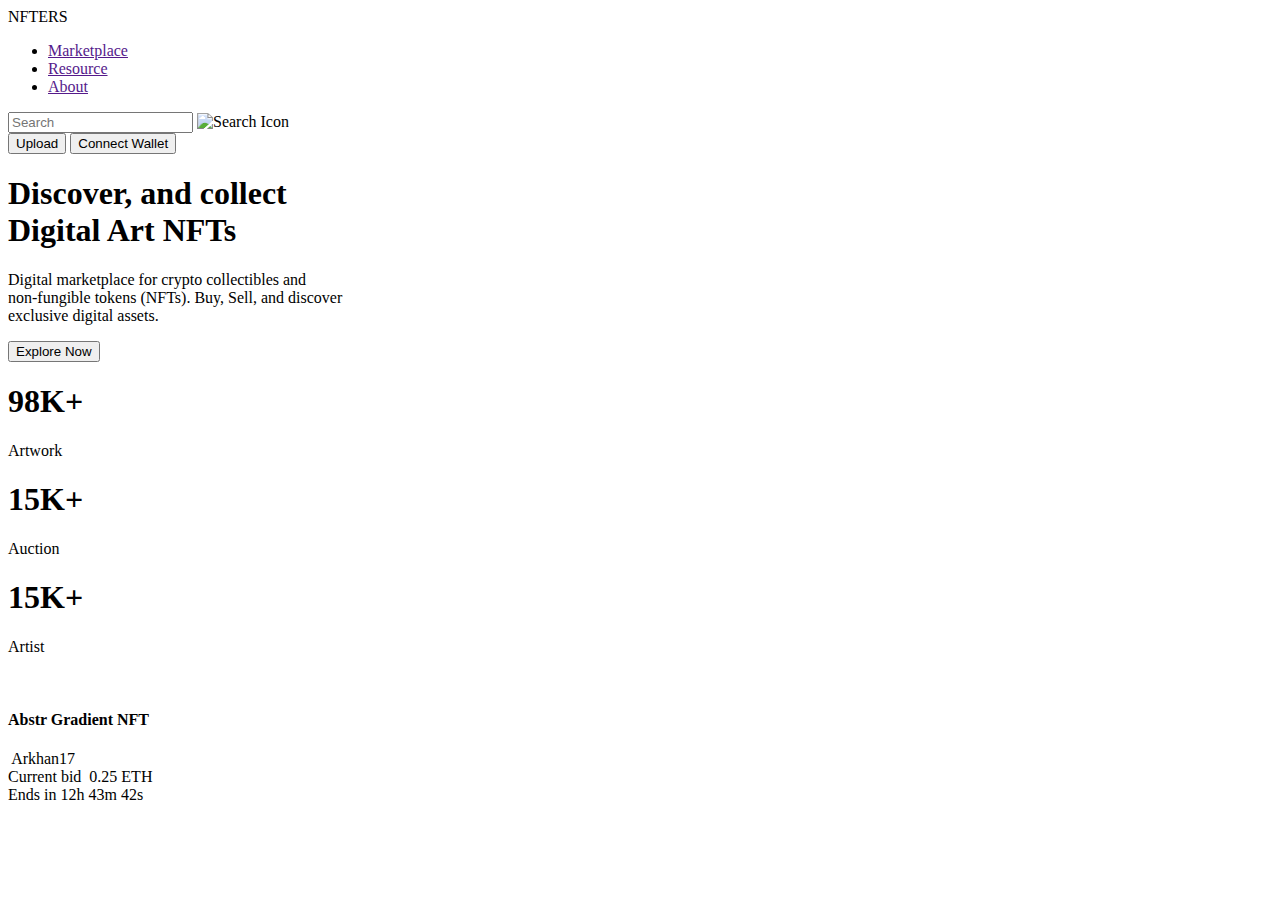
==== index.html @ d372b1ba "update index.html file" ====
<!DOCTYPE html>
<html lang="en">
  <head>
    <meta charset="UTF-8" />
    <meta http-equiv="X-UA-Compatible" content="IE=edge" />
    <meta name="viewport" content="width=device-width, initial-scale=1.0" />
    <title>NFTERS</title>
    <link rel="stylesheet" href="/css/styles.css" />
  </head>
  <body>
    <!-- navbar -->
    <header>
      <nav class="container">
        <div class="logo">NFTERS</div>
        <div class="menus">
          <ul>
            <li>
              <a href="">
                <span>Marketplace</span>
              </a>
            </li>
            <li>
              <a href="">
                <span>Resource</span>
              </a>
            </li>
            <li>
              <a href="">
                <span>About</span>
              </a>
            </li>
          </ul>
        </div>
        <div class="actions">
          <div class="search-box">
            <input type="text" placeholder="Search" class="search" />
            <img class="icon" src="/assets/icon/search.svg" alt="Search Icon" />
          </div>
          <button class="btn btn-primary">Upload</button>
          <button class="btn btn-secondary">Connect Wallet</button>
        </div>
      </nav>
    </header>
    <!-- end navbar -->

    <!-- section 1 -->
    <section class="container">
      <div class="hero">
        <div class="column-1">
          <h1>
            Discover, and collect<br />
            Digital Art NFTs
          </h1>
          <p class="text-secondary">
            Digital marketplace for crypto collectibles and <br />non-fungible
            tokens (NFTs). Buy, Sell, and discover <br />exclusive digital
            assets.
          </p>
          <button class="btn btn-primary">Explore Now</button>
          <div class="counter">
            <div>
              <h1>98K+</h1>
              <p class="text-secondary">Artwork</p>
            </div>
            <div>
              <h1>15K+</h1>
              <p class="text-secondary">Auction</p>
            </div>
            <div>
              <h1>15K+</h1>
              <p class="text-secondary">Artist</p>
            </div>
          </div>
          <img class="dot" src="/assets/images/hero/dot.png" alt="" />
        </div>
        <div class="column-2">
          <div class="text">
            <div>
              <h4>Abstr Gradient NFT</h4>
              <div class="flex items-center gap-1">
                <img src="/assets/images/avatar/arkhan17.png" alt="" />
                <span>Arkhan17</span>
              </div>
            </div>
            <div class="bid-card">
              <div class="flex flex-col space-sm">
                <span class="text-small">Current bid</span>
                <span class="flex items-center space-sm">
                  <img src="/assets/icon/eth.svg" alt="" />
                  <span>0.25 ETH</span>
                </span>
              </div>
              <div class="flex flex-col space-sm">
                <span class="text-small">Ends in</span>
                <span>12h 43m 42s</span>
              </div>
            </div>
          </div>
          <img class="img-card" src="/assets/images/hero/hero-01.png" alt="" />
          <img class="img-card" src="/assets/images/hero/hero-02.png" alt="" />
          <img class="img-card" src="/assets/images/hero/hero-03.png" alt="" />
          <img
            class="auction"
            src="/assets/images/hero/live-auction.png"
            alt=""
          />
        </div>
        <!-- </div> -->
      </div>
    </section>
    <!-- end section 1 -->

    <!-- <section class="container">heelo</section> -->
  </body>
</html>
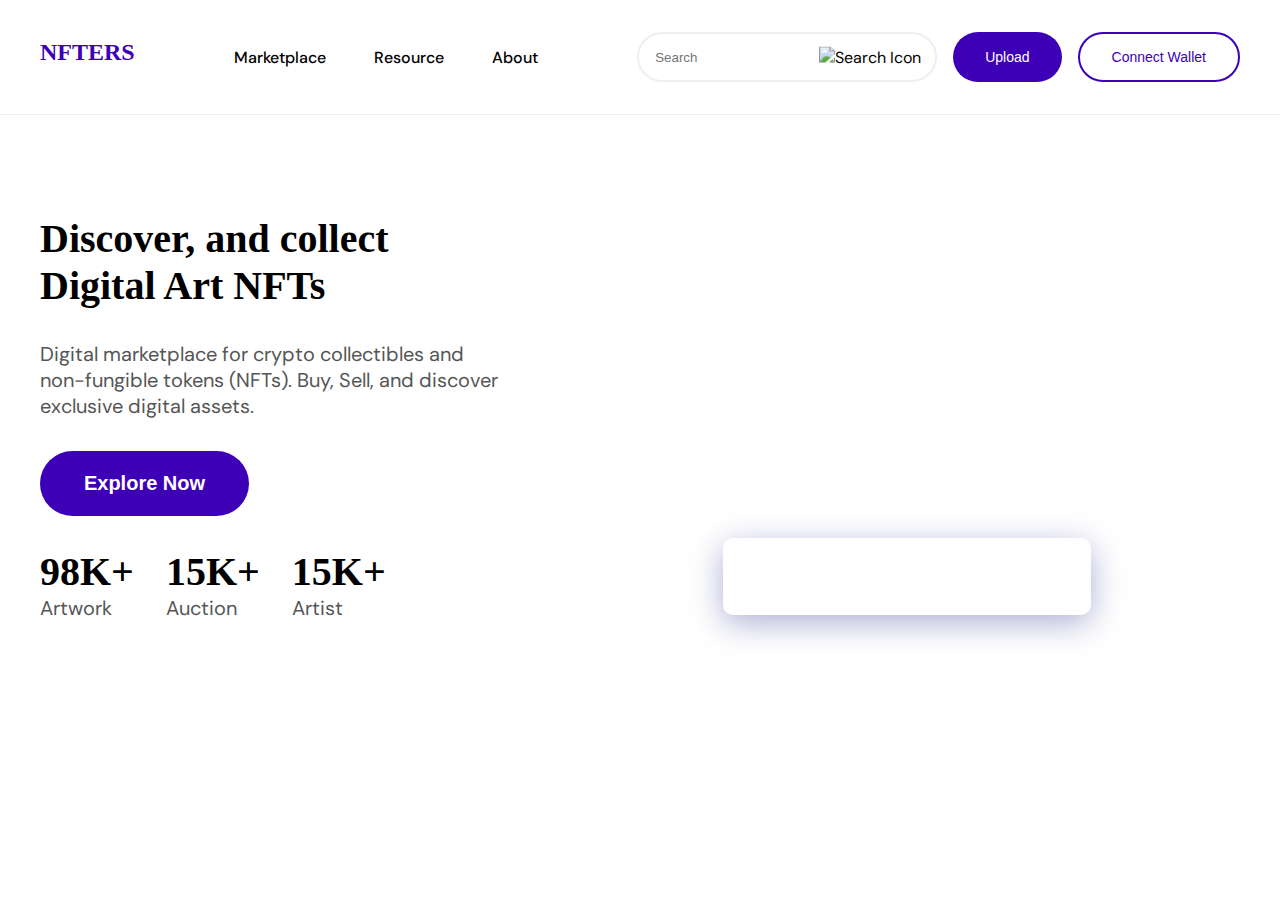
==== commit 13baa0db: "update assets path" ====
--- a/index.html
+++ b/index.html
@@ -5,7 +5,7 @@
     <meta http-equiv="X-UA-Compatible" content="IE=edge" />
     <meta name="viewport" content="width=device-width, initial-scale=1.0" />
     <title>NFTERS</title>
-    <link rel="stylesheet" href="/css/styles.css" />
+    <link rel="stylesheet" href="./css/styles.css" />
   </head>
   <body>
     <!-- navbar -->
@@ -34,7 +34,11 @@
         <div class="actions">
           <div class="search-box">
             <input type="text" placeholder="Search" class="search" />
-            <img class="icon" src="/assets/icon/search.svg" alt="Search Icon" />
+            <img
+              class="icon"
+              src="../assets/icon/search.svg"
+              alt="Search Icon"
+            />
           </div>
           <button class="btn btn-primary">Upload</button>
           <button class="btn btn-secondary">Connect Wallet</button>
@@ -71,14 +75,14 @@
               <p class="text-secondary">Artist</p>
             </div>
           </div>
-          <img class="dot" src="/assets/images/hero/dot.png" alt="" />
+          <img class="dot" src="./assets/images/hero/dot.png" alt="" />
         </div>
         <div class="column-2">
           <div class="text">
             <div>
               <h4>Abstr Gradient NFT</h4>
               <div class="flex items-center gap-1">
-                <img src="/assets/images/avatar/arkhan17.png" alt="" />
+                <img src="./assets/images/avatar/arkhan17.png" alt="" />
                 <span>Arkhan17</span>
               </div>
             </div>
@@ -86,7 +90,7 @@
               <div class="flex flex-col space-sm">
                 <span class="text-small">Current bid</span>
                 <span class="flex items-center space-sm">
-                  <img src="/assets/icon/eth.svg" alt="" />
+                  <img src="./assets/icon/eth.svg" alt="" />
                   <span>0.25 ETH</span>
                 </span>
               </div>
@@ -96,12 +100,12 @@
               </div>
             </div>
           </div>
-          <img class="img-card" src="/assets/images/hero/hero-01.png" alt="" />
-          <img class="img-card" src="/assets/images/hero/hero-02.png" alt="" />
-          <img class="img-card" src="/assets/images/hero/hero-03.png" alt="" />
+          <img class="img-card" src="./assets/images/hero/hero-01.png" alt="" />
+          <img class="img-card" src="./assets/images/hero/hero-02.png" alt="" />
+          <img class="img-card" src="./assets/images/hero/hero-03.png" alt="" />
           <img
             class="auction"
-            src="/assets/images/hero/live-auction.png"
+            src="./assets/images/hero/live-auction.png"
             alt=""
           />
         </div>
--- a/css/styles.css
+++ b/css/styles.css
@@ -0,0 +1,294 @@
+@import url("https://fonts.googleapis.com/css2?family=DM+Sans:wght@400;500;700&display=swap");
+
+*,
+*::before,
+*::after {
+  margin: 0;
+  padding: 0;
+  box-sizing: border-box;
+}
+
+a {
+  color: #000;
+  text-decoration: none;
+}
+
+/* import DM font from google fonts */
+
+body {
+  font-family: "DM Sans", sans-serif;
+}
+
+/* font optimize */
+@font-face {
+  font-family: "Integral CF";
+  src: url("./assets/fonts/Integral/IntegralCF-Regular.woff2") format("woff2"),
+    url("./assets/fonts/Integral/IntegralCF-Regular.woff") format("woff");
+  font-weight: 400;
+  font-style: normal;
+  font-display: swap;
+}
+
+@font-face {
+  font-family: "Integral CF";
+  src: url("./assets/fonts/Integral/") format("woff2"),
+    url("./assets/fonts/Integral/IntegralCF-Medium.woff") format("woff");
+  font-weight: 500;
+  font-style: normal;
+  font-display: swap;
+}
+
+@font-face {
+  font-family: "Integral CF";
+  src: url("./assets/fonts/Integral/IntegralCF-Bold.woff2") format("woff2"),
+    url("./assets/fonts/Integral/IntegralCF-Bold.woff") format("woff");
+  font-weight: 700;
+  font-style: normal;
+  font-display: swap;
+}
+
+h1,
+h2,
+h3 {
+  font-family: "Integral CF";
+  font-weight: 700;
+}
+
+h4{
+    font-size: 28px
+}
+
+
+:root {
+  --primary-color: #3d00b7;
+  --secondary-color:#565656;
+  --container-sm:768px
+  --container-md: 992px;
+  --container-lg: 1200px;
+}
+
+/* assign variable global class */
+
+.container {
+  max-width: var(--container-lg);
+  margin: 0 auto;
+}
+
+.btn{
+    padding: 0 2rem;
+  border-radius: 100px;
+  font-size: 14px;
+  border:none;
+}
+
+.btn-primary{
+    color: #fff;
+   background-color: var(--primary-color)
+}
+
+.btn-secondary{
+    color: var(--primary-color);
+    background-color: transparent;
+    border: 2px solid var(--primary-color)
+}
+
+.text-secondary{
+color: var(--secondary-color)
+}
+
+.flex{
+    display: flex;
+}
+
+.flex-col{
+    flex-direction: column;
+}
+
+.items-center{
+    align-items: center;
+}
+
+.space-sm{
+    gap: 0.5rem
+}
+
+.gap-1{
+    gap: 1rem
+}
+
+
+.text-small{
+    font-size: 12px;
+}
+
+/* section{
+    display: flex;
+    justify-content: center;
+    align-items: center;
+    align-content: center;
+    align-self: center;
+} */
+
+header {
+  padding: 2rem 0;
+  border-bottom: 1px solid #efefef;
+}
+
+header nav {
+  display: flex;
+  justify-content: space-between;
+  align-items: center;
+}
+
+header nav .logo {
+  color: var(--primary-color);
+  font-family: "Integral CF";
+  font-weight: 700;
+  font-size: 24px;
+  line-height: 0;
+  margin-top: -10px
+}
+
+header nav .menus ul {
+  display: flex;
+  list-style: none;
+  gap: 3rem;
+  font-size: 16px;
+  font-weight: 500;
+}
+
+header nav .actions {
+  display: flex;
+  gap: 1rem;
+}
+
+header nav .actions .search-box{
+    position: relative;
+}
+
+header nav .actions input.search {
+  width: 300px;
+  height: 50px;
+  border: 2px solid #efefef;
+  border-radius: 100px;
+  padding: 0 1rem;
+  position: relative;
+}
+
+header nav .actions .icon {
+    position: absolute;
+    right:1rem;
+    top: 50%;
+    transform: translateY(-50%);
+}
+
+header nav .actions button {
+  height: 50px;
+}
+
+section .hero{
+    display: grid;
+    grid-template-columns: 1.25fr 1fr;
+    height: 100%;
+    margin-top: 100px
+    /* border: 1px solid red */
+}
+
+.hero .column-1{
+    display: flex;
+    flex-direction: column;
+    gap: 2rem;
+    position: relative;
+}
+
+.hero .column-1 .dot{
+    position: absolute;
+    bottom: 1rem;
+    left:-3rem;
+    z-index: -1;
+}
+
+.hero .column-1 h1{
+    font-size: 40px;
+    font-weight: 700;
+}
+
+.hero .column-1 p{
+    font-size: 20px;
+    font-weight: 400;
+}
+
+.hero .column-1 button{
+    width: 209px;
+    height: 65px;
+    font-size: 20px;
+    font-weight: 700;
+}
+
+
+.hero .column-1 .counter{
+    display: flex;
+    gap: 2rem
+}
+
+.hero .column-2{
+    position: relative;
+}
+
+.hero .column-2 .text{
+    width: 400px;
+    height: 400px;
+    z-index: 10;
+    position: relative;
+    display: flex;
+    flex-direction: column;
+    justify-content: space-between;
+    padding: 0 1rem;
+    /* background-color: rgba(0,0,0,0.3); */
+    color: #fff
+}
+
+.hero .column-2 .text .bid-card{
+    padding: 1rem 1.5rem;
+    border-radius: 1rem;
+    display: flex;
+    justify-content: space-between;
+
+    background: rgba( 255, 255, 255, 0.25 );
+    box-shadow: 0 8px 32px 0 rgba( 31, 38, 135, 0.37 );
+    backdrop-filter: blur( 4px );
+    -webkit-backdrop-filter: blur( 4px );
+    border-radius: 10px;
+}
+
+.hero .column-2 img.img-card{
+    position: absolute;
+    left: 0;
+    top: 50%;
+    transform: translateY(-50%);
+}
+
+
+.hero .column-2 .img-card:nth-child(2){
+    position: absolute;
+    left:0;
+    z-index: 3;
+}
+
+.hero .column-2 .img-card:nth-child(3){
+    left: 5rem;
+    z-index: 1;
+}
+
+.hero .column-2 .img-card:nth-child(4){
+    left: 10rem
+}
+
+.hero .column-2 .auction{
+    position: absolute;
+    left: -13%;
+    top: 45%;
+    z-index: 4;
+}
+
+
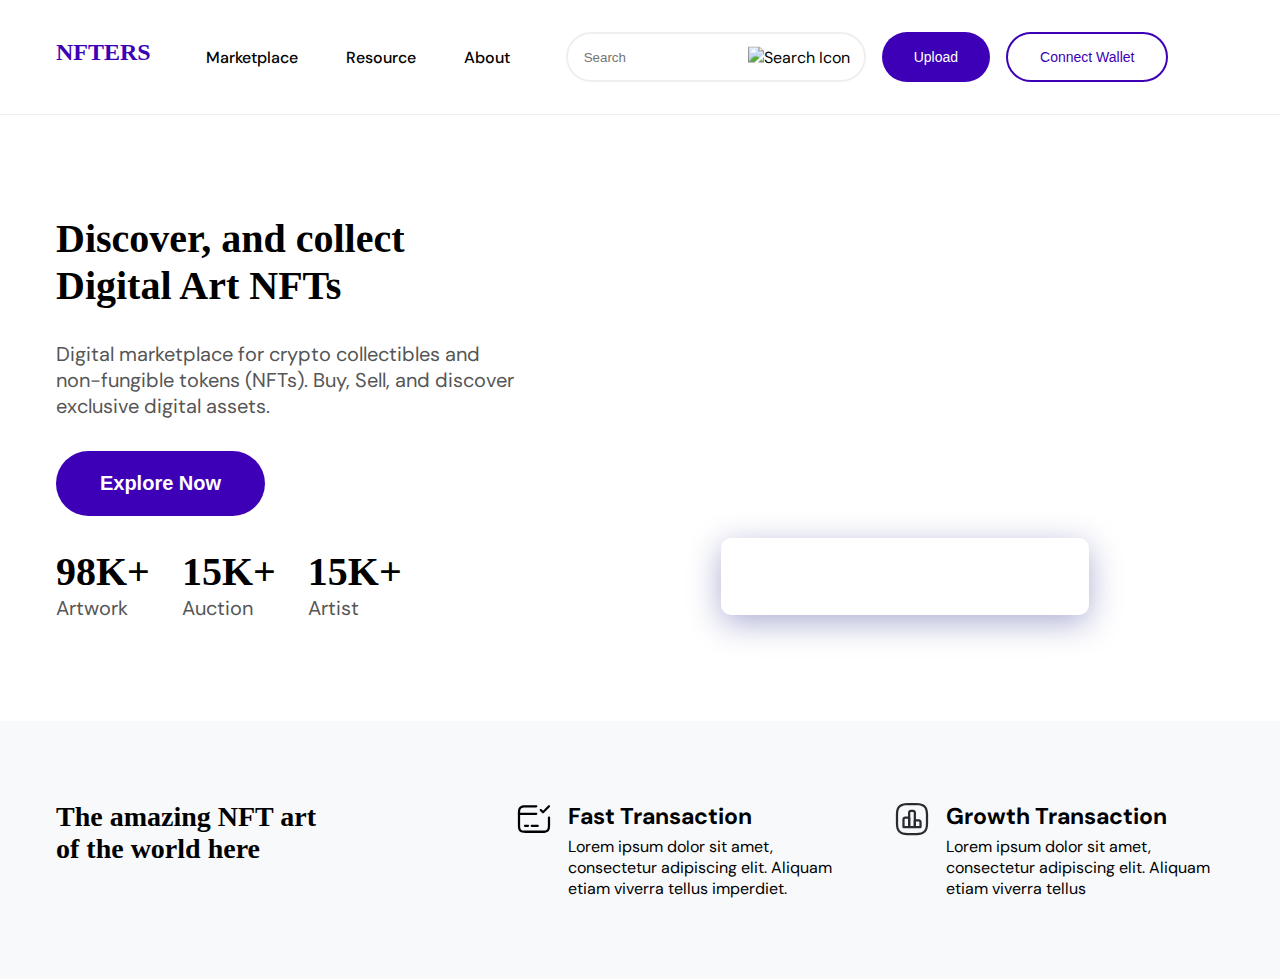
==== commit 64082afd: "create feature section" ====
--- a/index.html
+++ b/index.html
@@ -12,7 +12,7 @@
     <header>
       <nav class="container">
         <div class="logo">NFTERS</div>
-        <div class="menus">
+        <div class="menus" id="menu">
           <ul>
             <li>
               <a href="">
@@ -31,17 +31,34 @@
             </li>
           </ul>
         </div>
-        <div class="actions">
+        <div class="actions" id="actions">
           <div class="search-box">
             <input type="text" placeholder="Search" class="search" />
             <img
               class="icon"
-              src="../assets/icon/search.svg"
+              src="./assets/icon/search.svg"
               alt="Search Icon"
             />
           </div>
           <button class="btn btn-primary">Upload</button>
           <button class="btn btn-secondary">Connect Wallet</button>
+        </div>
+        <!-- mobile menu section -->
+        <div>
+          <img
+            class="mobile-menu"
+            width="30px"
+            src="./assets/icon/bars.svg"
+            alt="mobile menu"
+            id="open-icon"
+          />
+          <img
+            class="mobile-menu close-icon"
+            width="30px"
+            src="./assets/icon/close-icon.svg"
+            alt="close icon"
+            id="close-icon"
+          />
         </div>
       </nav>
     </header>
@@ -114,6 +131,48 @@
     </section>
     <!-- end section 1 -->
 
-    <!-- <section class="container">heelo</section> -->
+    <!-- section 2 -->
+    <section class="feature">
+      <div class="container">
+        <div class="grid">
+          <div>
+            <h1>
+              The amazing NFT art<br />
+              of the world here
+            </h1>
+          </div>
+          <div class="flex gap-1">
+            <div>
+              <img src="./assets/icon/card-tick.svg" alt="card tick icon" />
+            </div>
+            <div class="space-y" style="gap: 5px">
+              <h5>Fast Transaction</h5>
+              <p>
+                Lorem ipsum dolor sit amet, consectetur adipiscing elit. Aliquam
+                etiam viverra tellus imperdiet.
+              </p>
+            </div>
+          </div>
+          <div class="flex gap-1">
+            <div>
+              <img src="./assets/icon/chart-square.svg" alt="card tick icon" />
+            </div>
+            <div class="space-y" style="gap: 5px">
+              <h5>Growth Transaction</h5>
+              <p>
+                Lorem ipsum dolor sit amet, consectetur adipiscing elit. Aliquam
+                etiam viverra tellus
+              </p>
+            </div>
+          </div>
+        </div>
+      </div>
+    </section>
+    <!-- end section 2 -->
+
+    <!-- section 3 -->
+
+    <!-- script -->
+    <script src="./javascript/main.js"></script>
   </body>
 </html>
--- a/css/styles.css
+++ b/css/styles.css
@@ -22,8 +22,8 @@
 /* font optimize */
 @font-face {
   font-family: "Integral CF";
-  src: url("./assets/fonts/Integral/IntegralCF-Regular.woff2") format("woff2"),
-    url("./assets/fonts/Integral/IntegralCF-Regular.woff") format("woff");
+  src: url("../assets/fonts/Integral/IntegralCF-Regular.woff2") format("woff2"),
+    url("../assets/fonts/Integral/IntegralCF-Regular.woff") format("woff");
   font-weight: 400;
   font-style: normal;
   font-display: swap;
@@ -31,8 +31,8 @@
 
 @font-face {
   font-family: "Integral CF";
-  src: url("./assets/fonts/Integral/") format("woff2"),
-    url("./assets/fonts/Integral/IntegralCF-Medium.woff") format("woff");
+  src: url("../assets/fonts/Integral/") format("woff2"),
+    url("../assets/fonts/Integral/IntegralCF-Medium.woff") format("woff");
   font-weight: 500;
   font-style: normal;
   font-display: swap;
@@ -40,8 +40,8 @@
 
 @font-face {
   font-family: "Integral CF";
-  src: url("./assets/fonts/Integral/IntegralCF-Bold.woff2") format("woff2"),
-    url("./assets/fonts/Integral/IntegralCF-Bold.woff") format("woff");
+  src: url("../assets/fonts/Integral/IntegralCF-Bold.woff2") format("woff2"),
+    url("../assets/fonts/Integral/IntegralCF-Bold.woff") format("woff");
   font-weight: 700;
   font-style: normal;
   font-display: swap;
@@ -54,17 +54,22 @@
   font-weight: 700;
 }
 
-h4{
-    font-size: 28px
-}
-
+h4 {
+  font-size: 28px;
+}
+
+h5 {
+  font-size: 23px;
+}
 
 :root {
   --primary-color: #3d00b7;
-  --secondary-color:#565656;
-  --container-sm:768px
+  --secondary-color: #565656;
+  --container-sm: 100%;
   --container-md: 992px;
   --container-lg: 1200px;
+  --section-top: 100px;
+  --bg-color: rgba(217, 224, 236, 0.2);
 }
 
 /* assign variable global class */
@@ -72,62 +77,59 @@
 .container {
   max-width: var(--container-lg);
   margin: 0 auto;
-}
-
-.btn{
-    padding: 0 2rem;
+  padding: 0 1rem;
+}
+
+.btn {
+  padding: 0 2rem;
   border-radius: 100px;
   font-size: 14px;
-  border:none;
-}
-
-.btn-primary{
-    color: #fff;
-   background-color: var(--primary-color)
-}
-
-.btn-secondary{
-    color: var(--primary-color);
-    background-color: transparent;
-    border: 2px solid var(--primary-color)
-}
-
-.text-secondary{
-color: var(--secondary-color)
-}
-
-.flex{
-    display: flex;
-}
-
-.flex-col{
-    flex-direction: column;
-}
-
-.items-center{
-    align-items: center;
-}
-
-.space-sm{
-    gap: 0.5rem
-}
-
-.gap-1{
-    gap: 1rem
-}
-
-
-.text-small{
-    font-size: 12px;
-}
-
-/* section{
-    display: flex;
-    justify-content: center;
-    align-items: center;
-    align-content: center;
-    align-self: center;
-} */
+  border: none;
+}
+
+.btn-primary {
+  color: #fff;
+  background-color: var(--primary-color);
+}
+
+.btn-secondary {
+  color: var(--primary-color);
+  background-color: transparent;
+  border: 2px solid var(--primary-color);
+}
+
+.text-secondary {
+  color: var(--secondary-color);
+}
+
+.flex {
+  display: flex;
+}
+
+.flex-col {
+  flex-direction: column;
+}
+
+.items-center {
+  align-items: center;
+}
+
+.space-sm {
+  gap: 0.5rem;
+}
+
+.space-y {
+  display: flex;
+  flex-direction: column;
+}
+
+.gap-1 {
+  gap: 1rem;
+}
+
+.text-small {
+  font-size: 12px;
+}
 
 header {
   padding: 2rem 0;
@@ -138,6 +140,10 @@
   display: flex;
   justify-content: space-between;
   align-items: center;
+}
+
+header nav .mobile-menu {
+  display: none;
 }
 
 header nav .logo {
@@ -146,7 +152,7 @@
   font-weight: 700;
   font-size: 24px;
   line-height: 0;
-  margin-top: -10px
+  margin-top: -10px;
 }
 
 header nav .menus ul {
@@ -162,8 +168,8 @@
   gap: 1rem;
 }
 
-header nav .actions .search-box{
-    position: relative;
+header nav .actions .search-box {
+  position: relative;
 }
 
 header nav .actions input.search {
@@ -176,119 +182,240 @@
 }
 
 header nav .actions .icon {
-    position: absolute;
-    right:1rem;
-    top: 50%;
-    transform: translateY(-50%);
+  position: absolute;
+  right: 1rem;
+  top: 50%;
+  transform: translateY(-50%);
 }
 
 header nav .actions button {
   height: 50px;
 }
 
-section .hero{
-    display: grid;
-    grid-template-columns: 1.25fr 1fr;
+section .hero {
+  display: grid;
+  grid-template-columns: 1.25fr 1fr;
+  height: 100%;
+  margin-top: var(--section-top);
+}
+
+.hero .column-1 {
+  display: flex;
+  flex-direction: column;
+  gap: 2rem;
+  position: relative;
+}
+
+.hero .column-1 .dot {
+  position: absolute;
+  bottom: 1rem;
+  left: -3rem;
+  z-index: -1;
+}
+
+.hero .column-1 h1 {
+  font-size: 40px;
+  font-weight: 700;
+}
+
+.hero .column-1 p {
+  font-size: 20px;
+  font-weight: 400;
+}
+
+.hero .column-1 button {
+  width: 209px;
+  height: 65px;
+  font-size: 20px;
+  font-weight: 700;
+}
+
+.hero .column-1 .counter {
+  display: flex;
+  gap: 2rem;
+}
+
+.hero .column-2 {
+  position: relative;
+}
+
+.hero .column-2 .text {
+  width: 400px;
+  height: 400px;
+  z-index: 10;
+  position: relative;
+  display: flex;
+  flex-direction: column;
+  justify-content: space-between;
+  padding: 0 1rem;
+  /* background-color: rgba(0,0,0,0.3); */
+  color: #fff;
+}
+
+.hero .column-2 .text .bid-card {
+  padding: 1rem 1.5rem;
+  border-radius: 1rem;
+  display: flex;
+  justify-content: space-between;
+
+  background: rgba(255, 255, 255, 0.25);
+  box-shadow: 0 8px 32px 0 rgba(31, 38, 135, 0.37);
+  backdrop-filter: blur(4px);
+  -webkit-backdrop-filter: blur(4px);
+  border-radius: 10px;
+}
+
+.hero .column-2 img.img-card {
+  position: absolute;
+  left: 0;
+  top: 50%;
+  transform: translateY(-50%);
+}
+
+.hero .column-2 .img-card:nth-child(2) {
+  position: absolute;
+  left: 0;
+  z-index: 3;
+}
+
+.hero .column-2 .img-card:nth-child(3) {
+  left: 5rem;
+  z-index: 1;
+}
+
+.hero .column-2 .img-card:nth-child(4) {
+  left: 10rem;
+}
+
+.hero .column-2 .auction {
+  position: absolute;
+  left: -13%;
+  top: 45%;
+  z-index: 4;
+}
+
+section.feature {
+  margin-top: var(--section-top);
+  background-color: var(--bg-color);
+  padding: 5rem 0;
+}
+
+section.feature h1 {
+  font-size: 1.75rem;
+}
+
+section.feature .grid {
+  display: grid;
+  grid-template-columns: 1.25fr 1fr 1fr;
+  column-gap: 3rem;
+}
+
+@media only screen and (max-width: 600px) {
+  .container {
+    max-width: var(--container-sm);
+  }
+
+  /* header nav .menus, */
+  header nav .actions {
+    display: none;
+    flex-direction: column;
+    position: absolute;
+    bottom: 2rem;
+    left: 50%;
+    transform: translateX(-50%);
+    z-index: 15;
+  }
+
+  /* header nav .actions .search {
+    display: none;
+  } */
+
+  header nav .menus {
+    position: absolute;
+    width: 100%;
+    height: 0;
+    left: 0;
+    top: 0;
+    z-index: 15;
+    background-color: #fff;
+    overflow: hidden;
+  }
+
+  header nav .menus.open {
     height: 100%;
-    margin-top: 100px
-    /* border: 1px solid red */
-}
-
-.hero .column-1{
-    display: flex;
+  }
+
+  header nav .logo {
+    position: relative;
+    z-index: 25;
+  }
+
+  header nav .menus ul {
     flex-direction: column;
-    gap: 2rem;
+    font-size: 20px;
+    gap: 1rem;
+    padding: 5rem 1rem;
+  }
+
+  section .hero {
+    grid-template-columns: 100%;
+    margin-top: 30px;
+  }
+
+  .hero .column-2 {
+    margin-top: 3rem;
+  }
+
+  .hero .column-2 .text {
+    width: 100%;
+    height: 350px;
+  }
+
+  .hero .column-2 img.img-card {
+    max-width: 100%;
+  }
+
+  .hero .column-2 .img-card:nth-child(3) {
+    left: 50%;
+    transform: translateX(-50%);
+    top: 1rem;
+  }
+
+  .hero .column-2 .img-card:nth-child(4) {
+    left: 50%;
+    transform: translateX(-50%);
+    top: 5rem;
+  }
+
+  .hero .column-2 .auction {
+    left: 50%;
+    transform: translateX(-50%);
+    top: 50%;
+    z-index: 10;
+  }
+
+  .hero .column-1 h1 {
+    font-size: 33px;
+  }
+
+  header nav .mobile-menu {
+    display: inline-block;
+    cursor: pointer;
     position: relative;
-}
-
-.hero .column-1 .dot{
-    position: absolute;
-    bottom: 1rem;
-    left:-3rem;
-    z-index: -1;
-}
-
-.hero .column-1 h1{
-    font-size: 40px;
-    font-weight: 700;
-}
-
-.hero .column-1 p{
-    font-size: 20px;
-    font-weight: 400;
-}
-
-.hero .column-1 button{
-    width: 209px;
-    height: 65px;
-    font-size: 20px;
-    font-weight: 700;
-}
-
-
-.hero .column-1 .counter{
-    display: flex;
-    gap: 2rem
-}
-
-.hero .column-2{
-    position: relative;
-}
-
-.hero .column-2 .text{
-    width: 400px;
-    height: 400px;
-    z-index: 10;
-    position: relative;
-    display: flex;
-    flex-direction: column;
-    justify-content: space-between;
-    padding: 0 1rem;
-    /* background-color: rgba(0,0,0,0.3); */
-    color: #fff
-}
-
-.hero .column-2 .text .bid-card{
-    padding: 1rem 1.5rem;
-    border-radius: 1rem;
-    display: flex;
-    justify-content: space-between;
-
-    background: rgba( 255, 255, 255, 0.25 );
-    box-shadow: 0 8px 32px 0 rgba( 31, 38, 135, 0.37 );
-    backdrop-filter: blur( 4px );
-    -webkit-backdrop-filter: blur( 4px );
-    border-radius: 10px;
-}
-
-.hero .column-2 img.img-card{
-    position: absolute;
-    left: 0;
-    top: 50%;
-    transform: translateY(-50%);
-}
-
-
-.hero .column-2 .img-card:nth-child(2){
-    position: absolute;
-    left:0;
-    z-index: 3;
-}
-
-.hero .column-2 .img-card:nth-child(3){
-    left: 5rem;
-    z-index: 1;
-}
-
-.hero .column-2 .img-card:nth-child(4){
-    left: 10rem
-}
-
-.hero .column-2 .auction{
-    position: absolute;
-    left: -13%;
-    top: 45%;
-    z-index: 4;
-}
-
-
+    z-index: 15;
+  }
+
+  header nav .close-icon {
+    display: none;
+  }
+
+  section.feature h1 {
+    font-size: 1.5rem;
+    text-align: center;
+  }
+
+  section.feature .grid {
+    grid-template-columns: 1fr;
+    row-gap: 3rem;
+  }
+}
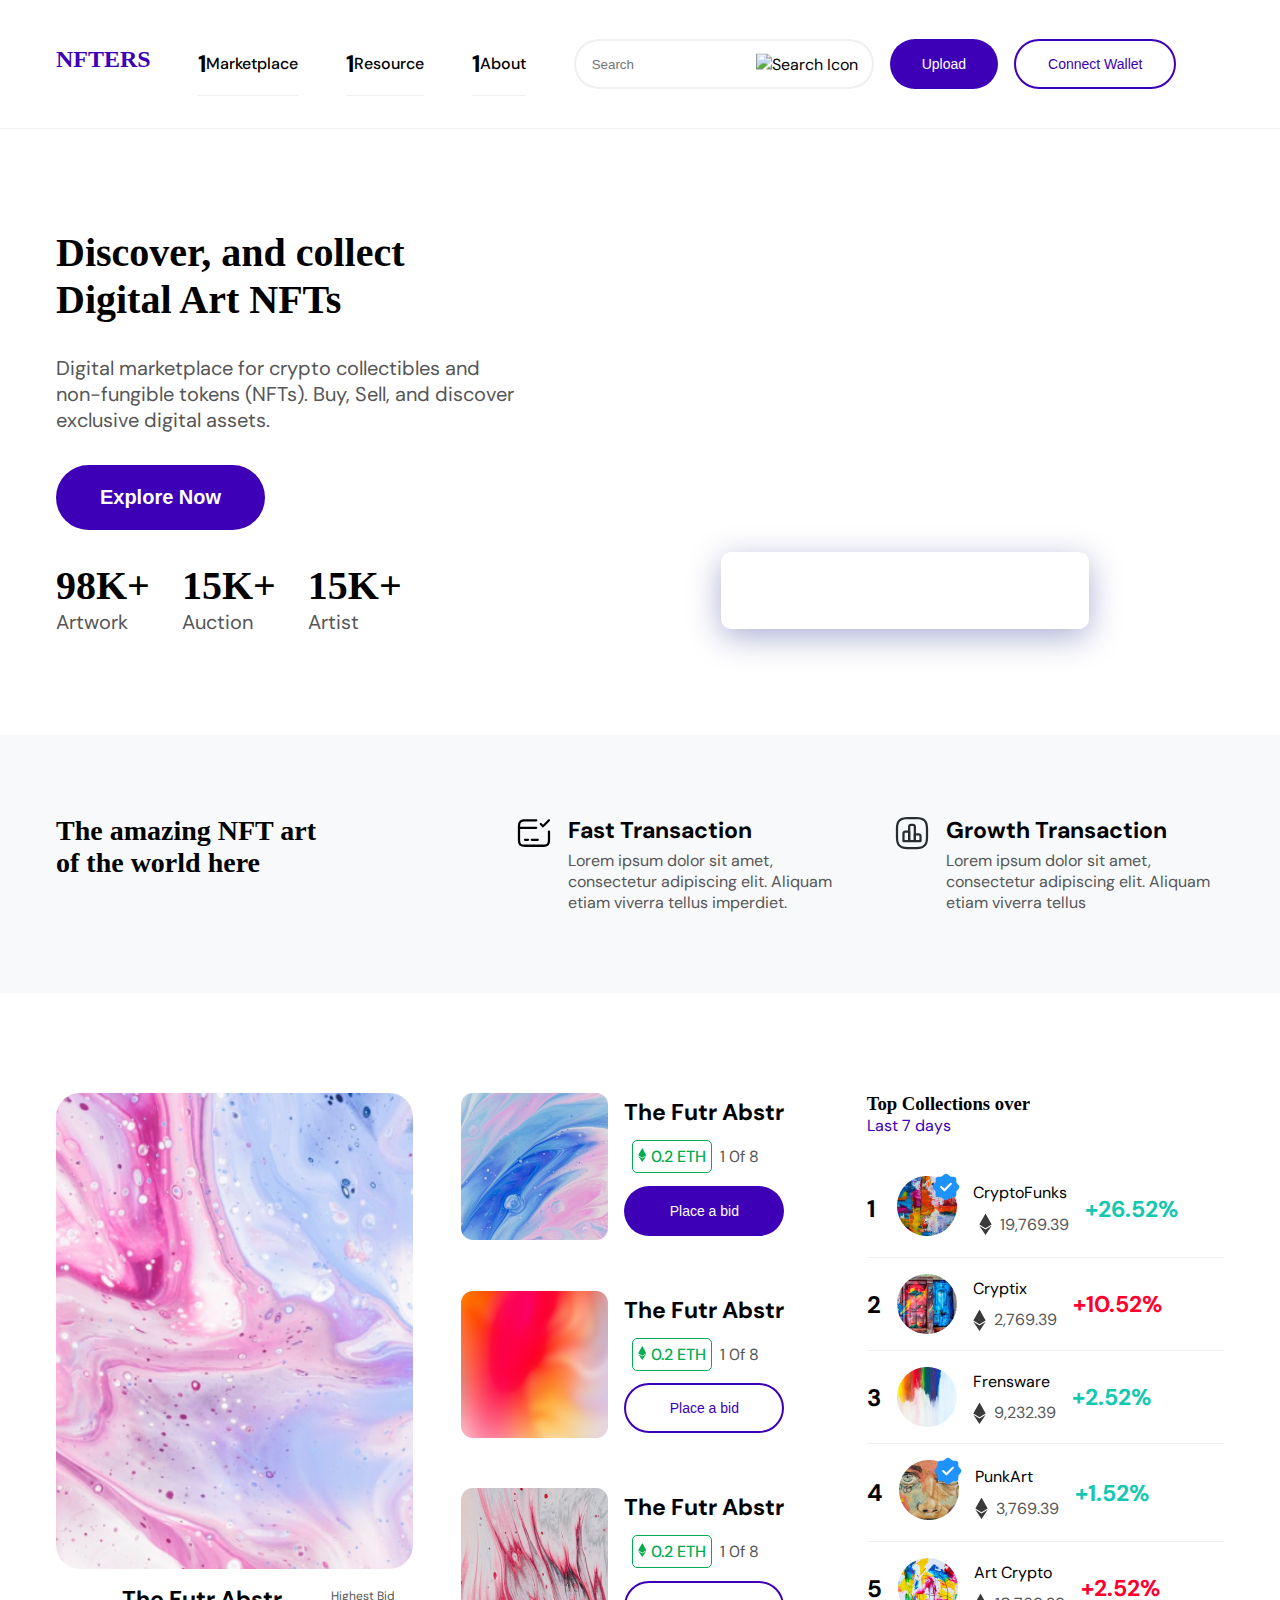
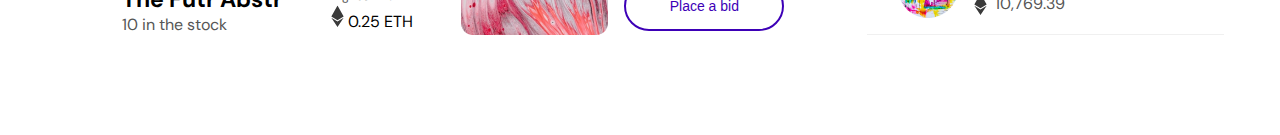
==== commit de868f75: "create collection section" ====
--- a/index.html
+++ b/index.html
@@ -147,7 +147,7 @@
             </div>
             <div class="space-y" style="gap: 5px">
               <h5>Fast Transaction</h5>
-              <p>
+              <p class="text-secondary">
                 Lorem ipsum dolor sit amet, consectetur adipiscing elit. Aliquam
                 etiam viverra tellus imperdiet.
               </p>
@@ -159,7 +159,7 @@
             </div>
             <div class="space-y" style="gap: 5px">
               <h5>Growth Transaction</h5>
-              <p>
+              <p class="text-secondary">
                 Lorem ipsum dolor sit amet, consectetur adipiscing elit. Aliquam
                 etiam viverra tellus
               </p>
@@ -171,6 +171,169 @@
     <!-- end section 2 -->
 
     <!-- section 3 -->
+    <section>
+      <div class="collection">
+        <div class="container">
+          <div class="grid">
+            <div class="space-y" style="gap: 15px">
+              <div class="collection-img">
+                <img src="./assets/images/collection/01.png" alt="" />
+              </div>
+              <div class="flex justify-between">
+                <div class="flex gap-1">
+                  <img
+                    style="object-fit: contain"
+                    src="./assets/images/avatar/arkhan17.png"
+                    alt=""
+                    width="50px"
+                  />
+                  <div class="flex flex-col">
+                    <h5>The Futr Abstr</h5>
+                    <span class="text-secondary">10 in the stock</span>
+                  </div>
+                </div>
+                <div>
+                  <span class="text-small text-secondary">Highest Bid</span>
+                  <div>
+                    <img src="./assets/icon/eth-black.svg" alt="" />
+                    <span>0.25 ETH</span>
+                  </div>
+                </div>
+              </div>
+            </div>
+            <div class="space-y justify-between" style="gap: 1rem">
+              <!-- item 1 -->
+              <div class="flex items-center gap-1">
+                <img src="/assets/images/collection/02.png" alt="" />
+                <div class="space-y" style="gap: 0.8rem">
+                  <h5>The Futr Abstr</h5>
+                  <div class="flex space-sm items-center">
+                    <img src="/assets/images/avatar/arkhan17.png" alt="" />
+                    <div class="tag">
+                      <img src="./assets/icon/eth-green.svg" alt="" /> 0.2 ETH
+                    </div>
+                    <div class="text-secondary">1 0f 8</div>
+                  </div>
+                  <button class="btn btn-primary" style="height: 50px">
+                    Place a bid
+                  </button>
+                </div>
+              </div>
+              <!-- item 2 -->
+              <div class="flex items-center gap-1">
+                <img src="/assets/images/collection/03.png" alt="" />
+                <div class="space-y" style="gap: 0.8rem">
+                  <h5>The Futr Abstr</h5>
+                  <div class="flex space-sm items-center">
+                    <img src="/assets/images/avatar/arkhan17.png" alt="" />
+                    <div class="tag">
+                      <img src="./assets/icon/eth-green.svg" alt="" /> 0.2 ETH
+                    </div>
+                    <div class="text-secondary">1 0f 8</div>
+                  </div>
+                  <button class="btn btn-secondary" style="height: 50px">
+                    Place a bid
+                  </button>
+                </div>
+              </div>
+              <!-- item 3 -->
+              <div class="flex items-center gap-1">
+                <img src="/assets/images/collection/04.png" alt="" />
+                <div class="space-y" style="gap: 0.8rem">
+                  <h5>The Futr Abstr</h5>
+                  <div class="flex space-sm items-center">
+                    <img src="/assets/images/avatar/arkhan17.png" alt="" />
+                    <div class="tag">
+                      <img src="./assets/icon/eth-green.svg" alt="" /> 0.2 ETH
+                    </div>
+                    <div class="text-secondary">1 0f 8</div>
+                  </div>
+                  <button class="btn btn-secondary" style="height: 50px">
+                    Place a bid
+                  </button>
+                </div>
+              </div>
+            </div>
+            <!-- top collection -->
+            <div>
+              <h3>Top Collections over</h3>
+              <p class="text-primary">Last 7 days</p>
+              <ol class="top-collection-list">
+                <li class="flex" style="gap: 1rem">
+                  <div class="relative">
+                    <img src="/assets/images/collection/top/01.png" alt="" />
+                    <img class="verify" src="/assets/icon/verify.svg" alt="" />
+                  </div>
+                  <div class="space-y" style="gap: 10px">
+                    <div>CryptoFunks</div>
+                    <div class="flex space-sm items-center">
+                      <img src="/assets/icon/eth-black.svg" alt="" />
+                      <span class="text-secondary">19,769.39</span>
+                    </div>
+                  </div>
+                  <h5 class="text-sea">+26.52%</h5>
+                </li>
+                <li class="flex" style="gap: 1rem">
+                  <img src="/assets/images/collection/top/02.png" alt="" />
+                  <div class="space-y" style="gap: 10px">
+                    <div>Cryptix</div>
+                    <div class="flex space-sm items-center">
+                      <img src="/assets/icon/eth-black.svg" alt="" />
+                      <span class="text-secondary">2,769.39</span>
+                    </div>
+                  </div>
+                  <h5 class="text-danger">+10.52%</h5>
+                </li>
+                <li class="flex" style="gap: 1rem">
+                  <img src="/assets/images/collection/top/03.png" alt="" />
+                  <div class="space-y" style="gap: 10px">
+                    <div>Frensware</div>
+                    <div class="flex space-sm items-center">
+                      <img src="/assets/icon/eth-black.svg" alt="" />
+                      <span class="text-secondary">9,232.39</span>
+                    </div>
+                  </div>
+                  <h5 class="text-sea">+2.52%</h5>
+                </li>
+                <li class="flex" style="gap: 1rem">
+                  <div class="relative">
+                    <img src="/assets/images/collection/top/04.png" alt="" />
+                    <img class="verify" src="/assets/icon/verify.svg" alt="" />
+                  </div>
+                  <div class="space-y" style="gap: 10px">
+                    <div>PunkArt</div>
+                    <div class="flex space-sm items-center">
+                      <img src="/assets/icon/eth-black.svg" alt="" />
+                      <span class="text-secondary">3,769.39</span>
+                    </div>
+                  </div>
+                  <h5 class="text-sea">+1.52%</h5>
+                </li>
+
+                <li class="flex" style="gap: 1rem">
+                  <img src="/assets/images/collection/top/05.png" alt="" />
+                  <div class="space-y" style="gap: 10px">
+                    <div>Art Crypto</div>
+                    <div class="flex space-sm items-center">
+                      <img src="/assets/icon/eth-black.svg" alt="" />
+                      <span class="text-secondary">10,769.39</span>
+                    </div>
+                  </div>
+                  <h5 class="text-danger">+2.52%</h5>
+                </li>
+              </ol>
+            </div>
+          </div>
+        </div>
+      </div>
+    </section>
+    <!-- end section 3 -->
+
+    <!-- section 4 -->
+
+    <section>
+      <div class="feature-collection"></div>
+    </section>
 
     <!-- script -->
     <script src="./javascript/main.js"></script>
--- a/css/styles.css
+++ b/css/styles.css
@@ -65,6 +65,9 @@
 :root {
   --primary-color: #3d00b7;
   --secondary-color: #565656;
+  --success-color: #00ac4f;
+  --danger-color: #ff002e;
+  --sea-color: #14c8b0;
   --container-sm: 100%;
   --container-md: 992px;
   --container-lg: 1200px;
@@ -80,6 +83,10 @@
   padding: 0 1rem;
 }
 
+.relative {
+  position: relative;
+}
+
 .btn {
   padding: 0 2rem;
   border-radius: 100px;
@@ -98,16 +105,32 @@
   border: 2px solid var(--primary-color);
 }
 
+.text-primary {
+  color: var(--primary-color);
+}
+
 .text-secondary {
   color: var(--secondary-color);
 }
 
+.text-sea {
+  color: var(--sea-color);
+}
+
+.text-danger {
+  color: var(--danger-color);
+}
+
 .flex {
   display: flex;
 }
 
 .flex-col {
   flex-direction: column;
+}
+
+.justify-between {
+  justify-content: space-between;
 }
 
 .items-center {
@@ -308,6 +331,74 @@
   display: grid;
   grid-template-columns: 1.25fr 1fr 1fr;
   column-gap: 3rem;
+}
+
+section .collection {
+  margin-top: var(--section-top);
+}
+
+section .collection .collection-img {
+  width: 100%;
+  height: 100%;
+  border-radius: 24px;
+  overflow: hidden;
+}
+
+section .collection .collection-img img {
+  width: 100%;
+  height: 100%;
+  object-fit: cover;
+}
+
+section .collection .grid {
+  display: grid;
+  grid-template-columns: 1fr 1fr 1fr;
+  gap: 3rem;
+}
+
+section .collection .tag {
+  border: 1px solid var(--success-color);
+  color: var(--success-color);
+  border-radius: 5px;
+  padding: 5px;
+  font-weight: 500;
+}
+
+section .collection .verify {
+  position: absolute;
+  right: -5px;
+  top: -5px;
+}
+
+section .top-collection-list {
+  /* height: 420px; */
+  /* border: 1px solid red; */
+  /* overflow-y: scroll; */
+}
+
+ol {
+  counter-reset: item;
+  list-style-type: none;
+  margin-top: 1.5rem;
+}
+li {
+  display: flex;
+  align-items: center;
+  padding: 1rem 0;
+  border-bottom: 1px solid #f0f0f0;
+}
+li:nth-child(1) img {
+  padding-left: 6px;
+}
+li:before {
+  content: counter(item) "  ";
+  counter-increment: item;
+  font-size: 1.5rem;
+  font-weight: 700;
+}
+
+section .feature-collection {
+  margin-top: var(--section-top);
 }
 
 @media only screen and (max-width: 600px) {
@@ -418,4 +509,8 @@
     grid-template-columns: 1fr;
     row-gap: 3rem;
   }
-}
+
+  section .collection .grid {
+    grid-template-columns: 1fr;
+  }
+}
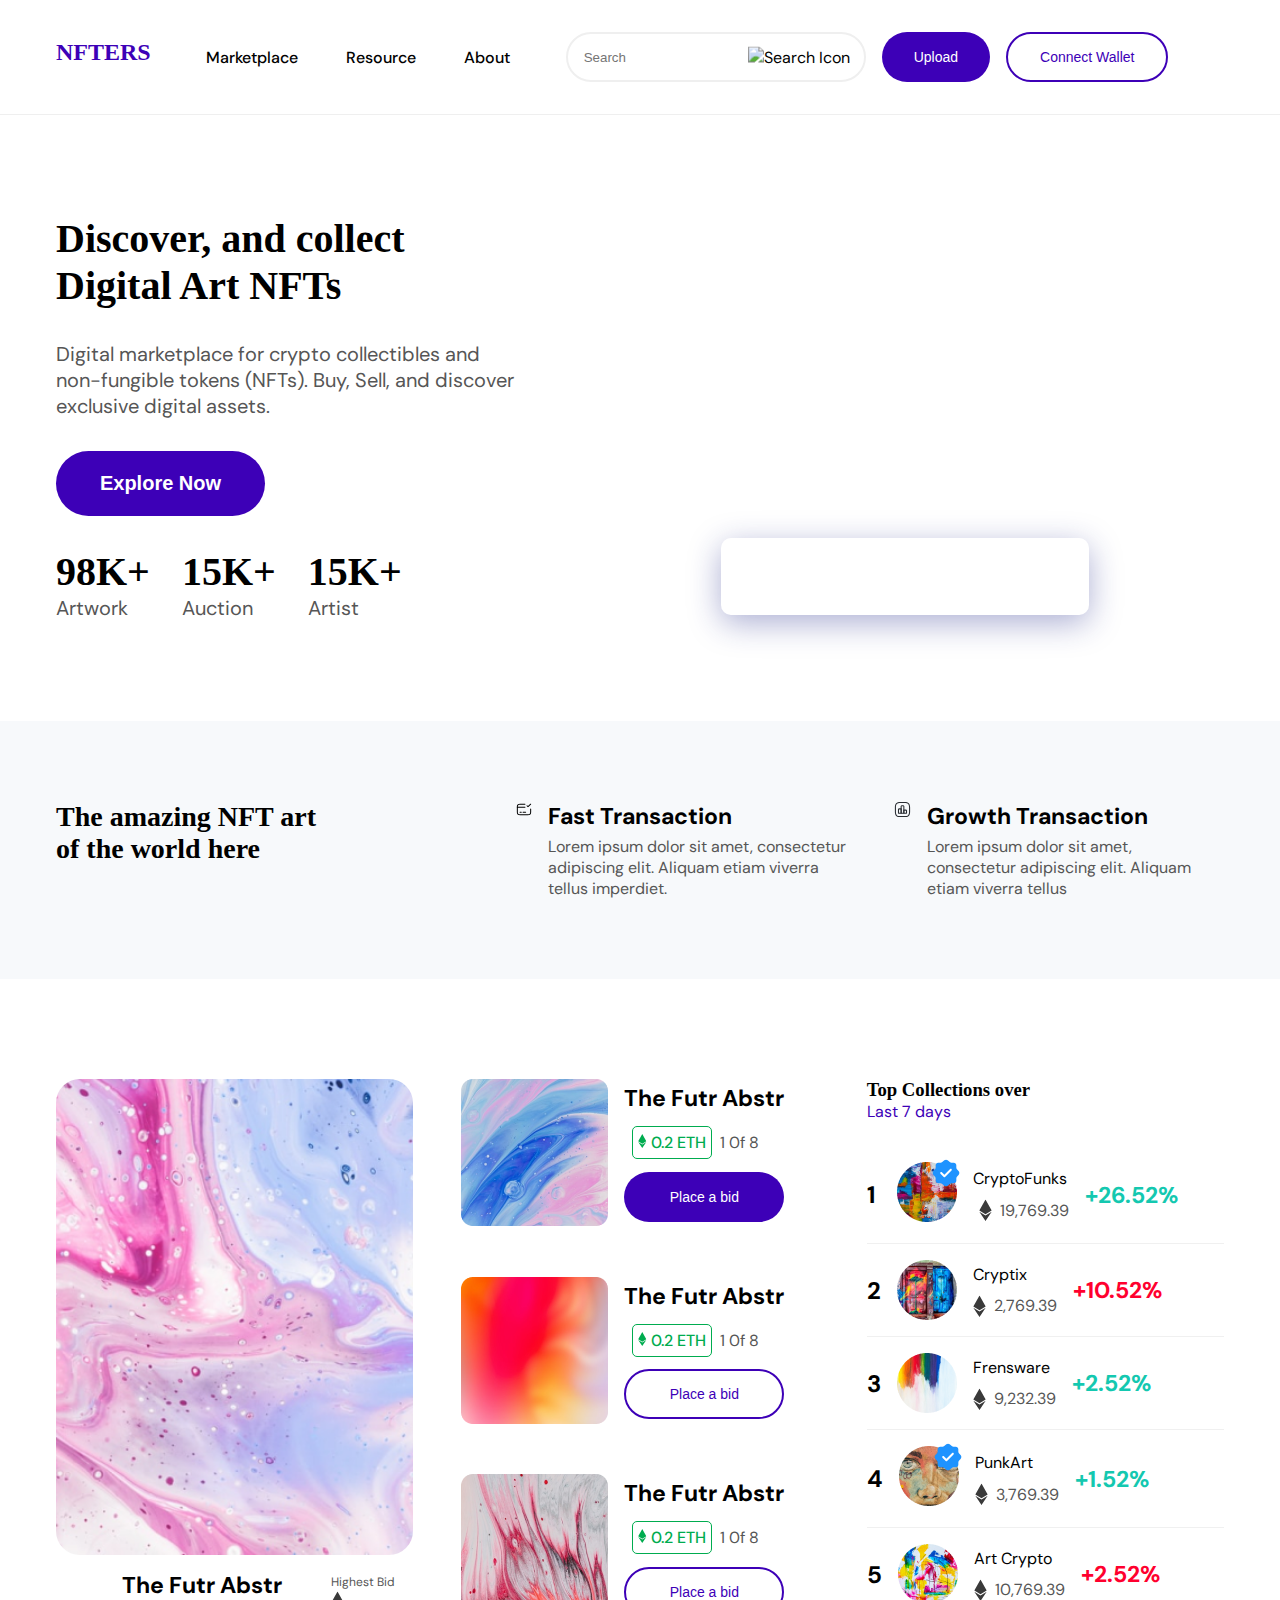
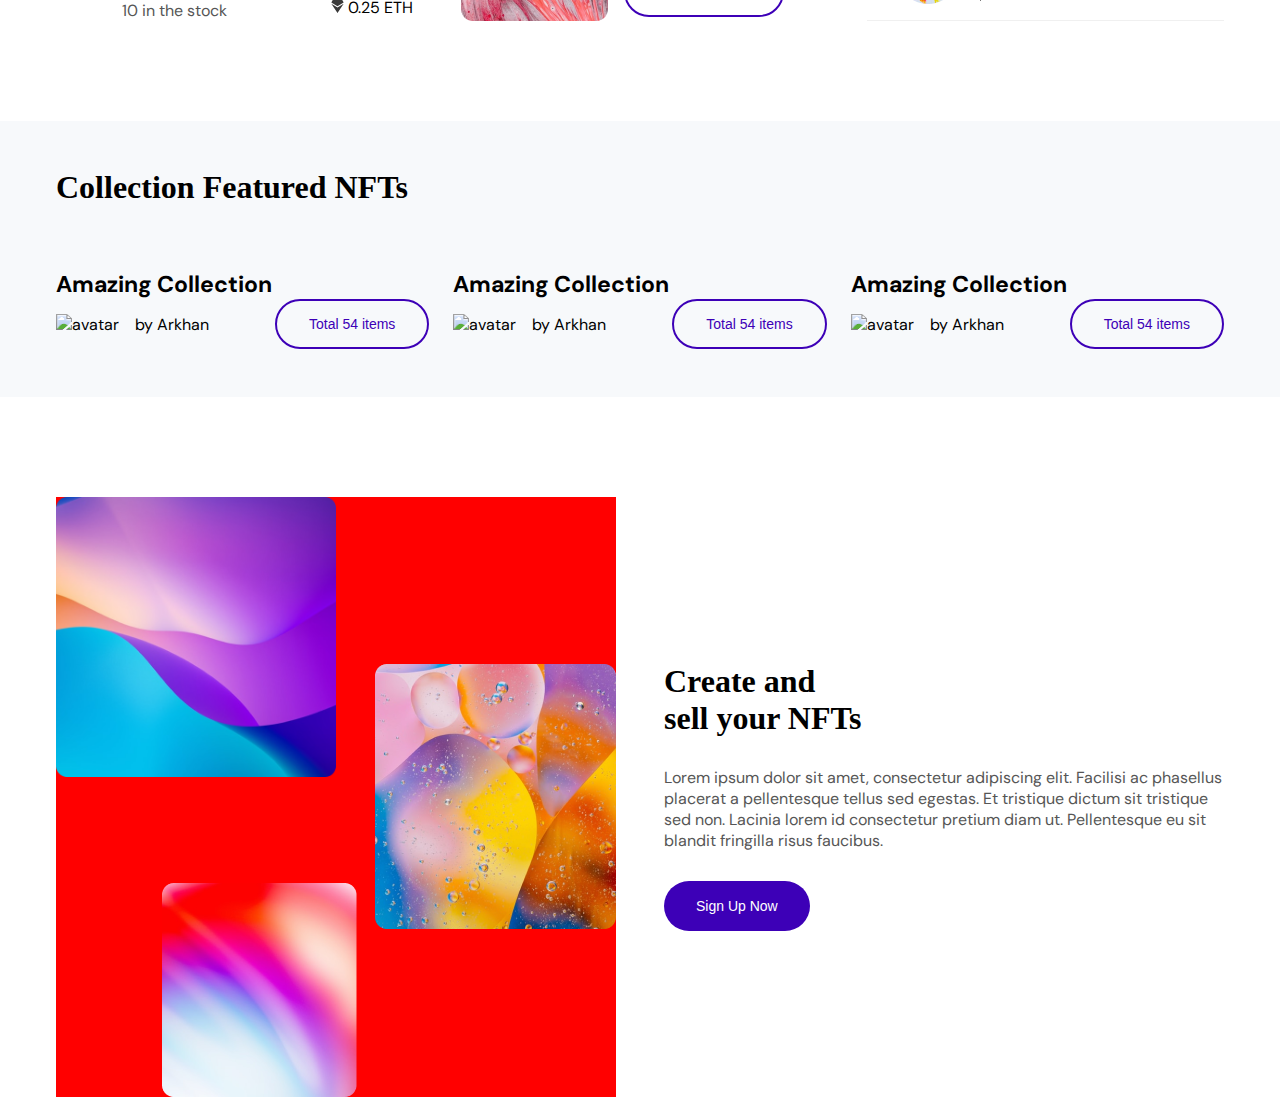
==== commit c2cba6b5: "backup" ====
--- a/index.html
+++ b/index.html
@@ -204,11 +204,11 @@
             <div class="space-y justify-between" style="gap: 1rem">
               <!-- item 1 -->
               <div class="flex items-center gap-1">
-                <img src="/assets/images/collection/02.png" alt="" />
+                <img src="./assets/images/collection/02.png" alt="" />
                 <div class="space-y" style="gap: 0.8rem">
                   <h5>The Futr Abstr</h5>
                   <div class="flex space-sm items-center">
-                    <img src="/assets/images/avatar/arkhan17.png" alt="" />
+                    <img src="./assets/images/avatar/arkhan17.png" alt="" />
                     <div class="tag">
                       <img src="./assets/icon/eth-green.svg" alt="" /> 0.2 ETH
                     </div>
@@ -221,11 +221,11 @@
               </div>
               <!-- item 2 -->
               <div class="flex items-center gap-1">
-                <img src="/assets/images/collection/03.png" alt="" />
+                <img src="./assets/images/collection/03.png" alt="" />
                 <div class="space-y" style="gap: 0.8rem">
                   <h5>The Futr Abstr</h5>
                   <div class="flex space-sm items-center">
-                    <img src="/assets/images/avatar/arkhan17.png" alt="" />
+                    <img src="./assets/images/avatar/arkhan17.png" alt="" />
                     <div class="tag">
                       <img src="./assets/icon/eth-green.svg" alt="" /> 0.2 ETH
                     </div>
@@ -238,11 +238,11 @@
               </div>
               <!-- item 3 -->
               <div class="flex items-center gap-1">
-                <img src="/assets/images/collection/04.png" alt="" />
+                <img src="./assets/images/collection/04.png" alt="" />
                 <div class="space-y" style="gap: 0.8rem">
                   <h5>The Futr Abstr</h5>
                   <div class="flex space-sm items-center">
-                    <img src="/assets/images/avatar/arkhan17.png" alt="" />
+                    <img src="./assets/images/avatar/arkhan17.png" alt="" />
                     <div class="tag">
                       <img src="./assets/icon/eth-green.svg" alt="" /> 0.2 ETH
                     </div>
@@ -261,35 +261,35 @@
               <ol class="top-collection-list">
                 <li class="flex" style="gap: 1rem">
                   <div class="relative">
-                    <img src="/assets/images/collection/top/01.png" alt="" />
-                    <img class="verify" src="/assets/icon/verify.svg" alt="" />
+                    <img src="./assets/images/collection/top/01.png" alt="" />
+                    <img class="verify" src="./assets/icon/verify.svg" alt="" />
                   </div>
                   <div class="space-y" style="gap: 10px">
                     <div>CryptoFunks</div>
                     <div class="flex space-sm items-center">
-                      <img src="/assets/icon/eth-black.svg" alt="" />
+                      <img src="./assets/icon/eth-black.svg" alt="" />
                       <span class="text-secondary">19,769.39</span>
                     </div>
                   </div>
                   <h5 class="text-sea">+26.52%</h5>
                 </li>
                 <li class="flex" style="gap: 1rem">
-                  <img src="/assets/images/collection/top/02.png" alt="" />
+                  <img src="./assets/images/collection/top/02.png" alt="" />
                   <div class="space-y" style="gap: 10px">
                     <div>Cryptix</div>
                     <div class="flex space-sm items-center">
-                      <img src="/assets/icon/eth-black.svg" alt="" />
+                      <img src="./assets/icon/eth-black.svg" alt="" />
                       <span class="text-secondary">2,769.39</span>
                     </div>
                   </div>
                   <h5 class="text-danger">+10.52%</h5>
                 </li>
                 <li class="flex" style="gap: 1rem">
-                  <img src="/assets/images/collection/top/03.png" alt="" />
+                  <img src="./assets/images/collection/top/03.png" alt="" />
                   <div class="space-y" style="gap: 10px">
                     <div>Frensware</div>
                     <div class="flex space-sm items-center">
-                      <img src="/assets/icon/eth-black.svg" alt="" />
+                      <img src="./assets/icon/eth-black.svg" alt="" />
                       <span class="text-secondary">9,232.39</span>
                     </div>
                   </div>
@@ -297,13 +297,13 @@
                 </li>
                 <li class="flex" style="gap: 1rem">
                   <div class="relative">
-                    <img src="/assets/images/collection/top/04.png" alt="" />
-                    <img class="verify" src="/assets/icon/verify.svg" alt="" />
+                    <img src="./assets/images/collection/top/04.png" alt="" />
+                    <img class="verify" src="./assets/icon/verify.svg" alt="" />
                   </div>
                   <div class="space-y" style="gap: 10px">
                     <div>PunkArt</div>
                     <div class="flex space-sm items-center">
-                      <img src="/assets/icon/eth-black.svg" alt="" />
+                      <img src="./assets/icon/eth-black.svg" alt="" />
                       <span class="text-secondary">3,769.39</span>
                     </div>
                   </div>
@@ -311,11 +311,11 @@
                 </li>
 
                 <li class="flex" style="gap: 1rem">
-                  <img src="/assets/images/collection/top/05.png" alt="" />
+                  <img src="./assets/images/collection/top/05.png" alt="" />
                   <div class="space-y" style="gap: 10px">
                     <div>Art Crypto</div>
                     <div class="flex space-sm items-center">
-                      <img src="/assets/icon/eth-black.svg" alt="" />
+                      <img src="./assets/icon/eth-black.svg" alt="" />
                       <span class="text-secondary">10,769.39</span>
                     </div>
                   </div>
@@ -332,8 +332,184 @@
     <!-- section 4 -->
 
     <section>
-      <div class="feature-collection"></div>
+      <div class="feature-collection">
+        <div class="container">
+          <h1>Collection Featured NFTs</h1>
+          <div class="grid">
+            <div class="space-y" style="gap: 10px">
+              <div class="flex gap-1">
+                <div>
+                  <img
+                    src="./assets/images/feature-collection/01/01.png"
+                    alt=""
+                  />
+                </div>
+                <div class="flex flex-col justify-between">
+                  <img
+                    src="./assets/images/feature-collection/01/02.png"
+                    alt=""
+                  />
+                  <img
+                    src="./assets/images/feature-collection/01/03.png"
+                    alt=""
+                  />
+                  <img
+                    src="./assets/images/feature-collection/01/04.png"
+                    alt=""
+                  />
+                </div>
+              </div>
+              <div>
+                <h5>Amazing Collection</h5>
+                <div class="flex justify-between">
+                  <div class="flex items-center gap-1">
+                    <img
+                      src="./assets/images/avatar/arkhan17.png"
+                      alt="avatar"
+                    />
+                    <span>by Arkhan</span>
+                  </div>
+                  <button class="btn btn-secondary" style="height: 50px">
+                    Total 54 items
+                  </button>
+                </div>
+              </div>
+            </div>
+            <div class="space-y" style="gap: 10px">
+              <div class="flex gap-1">
+                <div>
+                  <img
+                    src="./assets/images/feature-collection/02/01.png"
+                    alt=""
+                  />
+                </div>
+                <div class="flex flex-col justify-between">
+                  <img
+                    src="./assets/images/feature-collection/02/02.png"
+                    alt=""
+                  />
+                  <img
+                    src="./assets/images/feature-collection/02/03.png"
+                    alt=""
+                  />
+                  <img
+                    src="./assets/images/feature-collection/02/04.png"
+                    alt=""
+                  />
+                </div>
+              </div>
+              <div>
+                <h5>Amazing Collection</h5>
+                <div class="flex justify-between">
+                  <div class="flex items-center gap-1">
+                    <img
+                      src="./assets/images/avatar/arkhan17.png"
+                      alt="avatar"
+                    />
+                    <span>by Arkhan</span>
+                  </div>
+                  <button class="btn btn-secondary" style="height: 50px">
+                    Total 54 items
+                  </button>
+                </div>
+              </div>
+            </div>
+            <div class="space-y" style="gap: 10px">
+              <div class="flex gap-1">
+                <div>
+                  <img
+                    src="./assets/images/feature-collection/03/01.png"
+                    alt=""
+                  />
+                </div>
+                <div class="flex flex-col justify-between">
+                  <img
+                    src="./assets/images/feature-collection/01/02.png"
+                    alt=""
+                  />
+                  <img
+                    src="./assets/images/feature-collection/01/03.png"
+                    alt=""
+                  />
+                  <img
+                    src="./assets/images/feature-collection/01/04.png"
+                    alt=""
+                  />
+                </div>
+              </div>
+              <div>
+                <h5>Amazing Collection</h5>
+                <div class="flex justify-between">
+                  <div class="flex items-center gap-1">
+                    <img
+                      src="./assets/images/avatar/arkhan17.png"
+                      alt="avatar"
+                    />
+                    <span>by Arkhan</span>
+                  </div>
+                  <button class="btn btn-secondary" style="height: 50px">
+                    Total 54 items
+                  </button>
+                </div>
+              </div>
+            </div>
+          </div>
+        </div>
+      </div>
     </section>
+
+    <!-- section 5 -->
+    <section>
+      <div class="create-sell">
+        <div class="container">
+          <div class="grid">
+            <div>
+              <div class="column-1">
+                <div>
+                  <img
+                    class="img-1"
+                    src="./assets/images/create-sell/01.png"
+                    alt=""
+                  />
+                  <img
+                    class="img-3"
+                    src="./assets/images/create-sell/03.png"
+                    alt=""
+                  />
+                </div>
+                <div>
+                  <img
+                    class="img-2"
+                    src="./assets/images/create-sell/02.png"
+                    alt=""
+                  />
+                </div>
+              </div>
+            </div>
+            <div class="space-y place-center" style="gap: 30px">
+              <h1 style="font-size: 32px">
+                Create and<br />
+                sell your NFTs
+              </h1>
+              <p class="text-secondary">
+                Lorem ipsum dolor sit amet, consectetur adipiscing elit.
+                Facilisi ac phasellus placerat a pellentesque tellus sed
+                egestas. Et tristique dictum sit tristique sed non. Lacinia
+                lorem id consectetur pretium diam ut. Pellentesque eu sit
+                blandit fringilla risus faucibus.
+              </p>
+              <button
+                class="btn btn-primary"
+                style="height: 50px; width: max-content"
+              >
+                Sign Up Now
+              </button>
+            </div>
+          </div>
+        </div>
+      </div>
+    </section>
+    <!-- end section 5 -->
 
     <!-- script -->
     <script src="./javascript/main.js"></script>
--- a/css/styles.css
+++ b/css/styles.css
@@ -17,6 +17,11 @@
 
 body {
   font-family: "DM Sans", sans-serif;
+}
+
+img {
+  max-width: 100%;
+  height: auto;
 }
 
 /* font optimize */
@@ -137,6 +142,10 @@
   align-items: center;
 }
 
+.place-center {
+  place-content: center;
+}
+
 .space-sm {
   gap: 0.5rem;
 }
@@ -370,27 +379,21 @@
   top: -5px;
 }
 
-section .top-collection-list {
-  /* height: 420px; */
-  /* border: 1px solid red; */
-  /* overflow-y: scroll; */
-}
-
 ol {
   counter-reset: item;
   list-style-type: none;
   margin-top: 1.5rem;
 }
-li {
+ol li {
   display: flex;
   align-items: center;
   padding: 1rem 0;
   border-bottom: 1px solid #f0f0f0;
 }
-li:nth-child(1) img {
+ol li:nth-child(1) img {
   padding-left: 6px;
 }
-li:before {
+ol li:before {
   content: counter(item) "  ";
   counter-increment: item;
   font-size: 1.5rem;
@@ -399,6 +402,48 @@
 
 section .feature-collection {
   margin-top: var(--section-top);
+  background-color: var(--bg-color);
+  padding: 3rem 0;
+}
+
+section .feature-collection .grid {
+  display: grid;
+  grid-template-columns: 1fr 1fr 1fr;
+  margin-top: 2rem;
+  gap: 1.5rem;
+}
+
+section .create-sell {
+  margin-top: var(--section-top);
+}
+
+.create-sell .grid {
+  display: grid;
+  grid-template-columns: 1fr 1fr;
+  gap: 3rem;
+}
+
+.create-sell .grid .column-1 {
+  width: 100%;
+  height: 600px;
+  position: relative;
+  background-color: red;
+}
+
+.create-sell .grid .column-1 img {
+  position: absolute;
+  max-width: 50%;
+}
+
+.create-sell .grid .column-1 .img-2 {
+  right: 0;
+  top: 50%;
+  transform: translateY(-50%);
+}
+
+.create-sell .grid .column-1 .img-3 {
+  bottom: 0;
+  left: 19%;
 }
 
 @media only screen and (max-width: 600px) {
@@ -513,4 +558,10 @@
   section .collection .grid {
     grid-template-columns: 1fr;
   }
-}
+  section .feature-collection .grid {
+    grid-template-columns: 1fr;
+  }
+  .create-sell .grid {
+    grid-template-columns: 1fr;
+  }
+}
